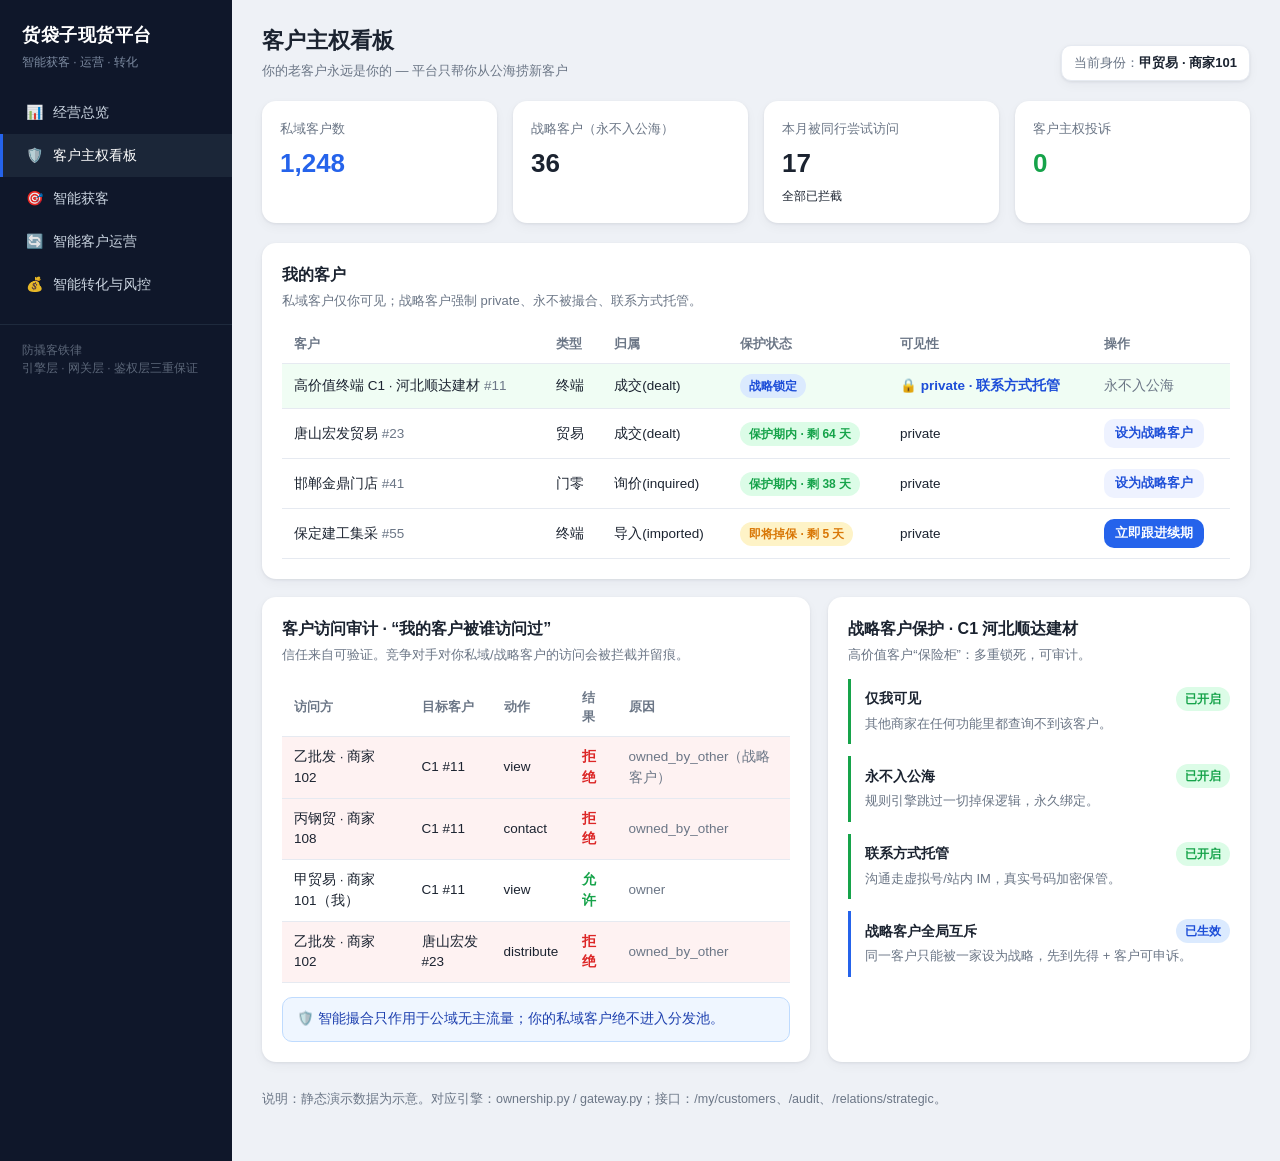
==== static-site/dashboard.html @ c79e6b5a "feat(静态页): 全功能纯静态HTML演示页(总览/主权/获客/运营/转化)+预渲染截图 Co-authored-by: so6662001 <so6662001@users.noreply.gi" ====
<!DOCTYPE html>
<html lang="zh-CN">
<head>
<meta charset="UTF-8" />
<meta name="viewport" content="width=device-width, initial-scale=1.0" />
<title>客户主权看板 · 货袋子现货平台</title>
<link rel="stylesheet" href="site.css" />
</head>
<body>
<div class="layout">
  <aside class="sidebar">
    <div class="brand">货袋子现货平台<small>智能获客 · 运营 · 转化</small></div>
    <nav class="nav">
      <a href="index.html"><span class="ico">📊</span>经营总览</a>
      <a class="active" href="dashboard.html"><span class="ico">🛡️</span>客户主权看板</a>
      <a href="acquisition.html"><span class="ico">🎯</span>智能获客</a>
      <a href="operation.html"><span class="ico">🔄</span>智能客户运营</a>
      <a href="conversion.html"><span class="ico">💰</span>智能转化与风控</a>
    </nav>
    <div class="side-foot">防撬客铁律<br/>引擎层 · 网关层 · 鉴权层三重保证</div>
  </aside>

  <main class="main">
    <div class="topbar">
      <div>
        <h1>客户主权看板</h1>
        <div class="sub">你的老客户永远是你的 — 平台只帮你从公海捞新客户</div>
      </div>
      <div class="idbox">当前身份：<b>甲贸易 · 商家101</b></div>
    </div>

    <div class="cards">
      <div class="stat blue"><div class="label">私域客户数</div><div class="value">1,248</div></div>
      <div class="stat"><div class="label">战略客户（永不入公海）</div><div class="value">36</div></div>
      <div class="stat"><div class="label">本月被同行尝试访问</div><div class="value">17</div>
        <div class="delta">全部已拦截</div></div>
      <div class="stat good"><div class="label">客户主权投诉</div><div class="value">0</div></div>
    </div>

    <div class="panel">
      <h2>我的客户</h2>
      <p class="desc">私域客户仅你可见；战略客户强制 private、永不被撮合、联系方式托管。</p>
      <table>
        <tr><th>客户</th><th>类型</th><th>归属</th><th>保护状态</th><th>可见性</th><th>操作</th></tr>
        <tr class="hot">
          <td>高价值终端 C1 · 河北顺达建材 <span class="muted">#11</span></td>
          <td>终端</td><td>成交(dealt)</td>
          <td><span class="badge blue">战略锁定</span></td>
          <td><span class="lock">🔒 private · 联系方式托管</span></td>
          <td><span class="muted">永不入公海</span></td>
        </tr>
        <tr>
          <td>唐山宏发贸易 <span class="muted">#23</span></td><td>贸易</td><td>成交(dealt)</td>
          <td><span class="badge green">保护期内 · 剩 64 天</span></td><td>private</td>
          <td><button class="btn ghost sm">设为战略客户</button></td>
        </tr>
        <tr>
          <td>邯郸金鼎门店 <span class="muted">#41</span></td><td>门零</td><td>询价(inquired)</td>
          <td><span class="badge green">保护期内 · 剩 38 天</span></td><td>private</td>
          <td><button class="btn ghost sm">设为战略客户</button></td>
        </tr>
        <tr>
          <td>保定建工集采 <span class="muted">#55</span></td><td>终端</td><td>导入(imported)</td>
          <td><span class="badge amber">即将掉保 · 剩 5 天</span></td><td>private</td>
          <td><button class="btn primary sm">立即跟进续期</button></td>
        </tr>
      </table>
    </div>

    <div class="split">
      <div class="panel">
        <h2>客户访问审计 · “我的客户被谁访问过”</h2>
        <p class="desc">信任来自可验证。竞争对手对你私域/战略客户的访问会被拦截并留痕。</p>
        <table>
          <tr><th>访问方</th><th>目标客户</th><th>动作</th><th>结果</th><th>原因</th></tr>
          <tr class="denied"><td>乙批发 · 商家102</td><td>C1 #11</td><td>view</td>
            <td><span class="tag-deny">拒绝</span></td><td class="muted">owned_by_other（战略客户）</td></tr>
          <tr class="denied"><td>丙钢贸 · 商家108</td><td>C1 #11</td><td>contact</td>
            <td><span class="tag-deny">拒绝</span></td><td class="muted">owned_by_other</td></tr>
          <tr><td>甲贸易 · 商家101（我）</td><td>C1 #11</td><td>view</td>
            <td><span class="tag-allow">允许</span></td><td class="muted">owner</td></tr>
          <tr class="denied"><td>乙批发 · 商家102</td><td>唐山宏发 #23</td><td>distribute</td>
            <td><span class="tag-deny">拒绝</span></td><td class="muted">owned_by_other</td></tr>
        </table>
        <div class="hint" style="margin-top:14px;">🛡️ 智能撮合只作用于公域无主流量；你的私域客户绝不进入分发池。</div>
      </div>

      <div class="panel">
        <h2>战略客户保护 · C1 河北顺达建材</h2>
        <p class="desc">高价值客户“保险柜”：多重锁死，可审计。</p>
        <div style="margin-top:6px;">
          <div class="todo" style="border-left-color:var(--green)">
            <div class="row" style="justify-content:space-between"><b>仅我可见</b><span class="badge green">已开启</span></div>
            <div class="why">其他商家在任何功能里都查询不到该客户。</div>
          </div>
          <div class="todo" style="border-left-color:var(--green)">
            <div class="row" style="justify-content:space-between"><b>永不入公海</b><span class="badge green">已开启</span></div>
            <div class="why">规则引擎跳过一切掉保逻辑，永久绑定。</div>
          </div>
          <div class="todo" style="border-left-color:var(--green)">
            <div class="row" style="justify-content:space-between"><b>联系方式托管</b><span class="badge green">已开启</span></div>
            <div class="why">沟通走虚拟号/站内 IM，真实号码加密保管。</div>
          </div>
          <div class="todo" style="border-left-color:var(--primary)">
            <div class="row" style="justify-content:space-between"><b>战略客户全局互斥</b><span class="badge blue">已生效</span></div>
            <div class="why">同一客户只能被一家设为战略，先到先得 + 客户可申诉。</div>
          </div>
        </div>
      </div>
    </div>
    <p class="note">说明：静态演示数据为示意。对应引擎：ownership.py / gateway.py；接口：/my/customers、/audit、/relations/strategic。</p>
  </main>
</div>
</body>
</html>
---- static-site/site.css ----
:root {
  --bg: #eef1f6;
  --card: #ffffff;
  --ink: #1b2330;
  --muted: #6b7686;
  --primary: #2563eb;
  --primary-d: #1d4ed8;
  --green: #16a34a;
  --amber: #d97706;
  --red: #dc2626;
  --steel: #64748b;
  --line: #e6eaf1;
  --shadow: 0 1px 3px rgba(16,24,40,.08), 0 4px 12px rgba(16,24,40,.04);
}
* { box-sizing: border-box; }
html,body { margin: 0; }
body {
  background: var(--bg); color: var(--ink);
  font-family: -apple-system, "PingFang SC", "Microsoft YaHei", "Segoe UI", Roboto, sans-serif;
  font-size: 14px; line-height: 1.5;
}
.layout { display: flex; min-height: 100vh; }

/* sidebar */
.sidebar { width: 232px; background: #0f172a; color: #cbd5e1; flex-shrink: 0; padding: 22px 0; }
.brand { font-size: 18px; font-weight: 800; color: #fff; padding: 0 22px 6px; letter-spacing:.5px;}
.brand small { display:block; font-weight: 400; color:#7c8aa0; font-size:12px; margin-top:4px; letter-spacing:0;}
.nav { margin-top: 14px; }
.nav a { display:flex; gap:10px; align-items:center; padding: 11px 22px; color:#cbd5e1;
  text-decoration:none; font-size:14px; border-left:3px solid transparent;}
.nav a .ico { width:18px; text-align:center; opacity:.9; }
.nav a:hover { background:#1b2638; color:#fff; }
.nav a.active { background:#1b2638; color:#fff; border-left-color: var(--primary); }
.side-foot { color:#5b6678; font-size:12px; padding:16px 22px 0; margin-top:18px; border-top:1px solid #1e2a3d;}

/* main */
.main { flex:1; padding: 24px 30px 40px; max-width: 1180px; }
.topbar { display:flex; justify-content:space-between; align-items:flex-end; margin-bottom:20px;}
.topbar h1 { font-size:22px; margin:0; }
.topbar .sub { color:var(--muted); font-size:13px; margin-top:4px; }
.idbox { font-size:13px; color:var(--muted); background:#fff; border:1px solid var(--line);
  padding:7px 12px; border-radius:10px; box-shadow:var(--shadow);}
.idbox b { color: var(--ink); }

/* stat cards */
.cards { display:grid; grid-template-columns: repeat(4, 1fr); gap:16px; margin-bottom:20px;}
.stat { background:var(--card); border-radius:14px; padding:18px; box-shadow:var(--shadow); }
.stat .label { color:var(--muted); font-size:13px; }
.stat .value { font-size:26px; font-weight:800; margin-top:6px; }
.stat .delta { font-size:12px; margin-top:4px; }
.stat .delta.up { color:var(--green); } .stat .delta.down { color:var(--red); }
.stat.good .value { color:var(--green); }
.stat.blue .value { color:var(--primary); }

/* panels */
.panel { background:var(--card); border-radius:14px; padding:20px; box-shadow:var(--shadow); margin-bottom:18px; }
.panel h2 { font-size:16px; margin:0 0 4px; }
.panel .desc { color:var(--muted); font-size:13px; margin:0 0 14px; }
.grid2 { display:grid; grid-template-columns: 1fr 1fr; gap:18px; }
.grid3 { display:grid; grid-template-columns: repeat(3,1fr); gap:16px; }

/* tables */
table { width:100%; border-collapse:collapse; }
th,td { text-align:left; padding:10px 12px; border-bottom:1px solid var(--line); font-size:13.5px; }
th { color:var(--muted); font-weight:600; font-size:12.5px; }
tr.denied { background:#fef2f2; }
tr.hot { background:#f0fdf4; }

/* badges / tags */
.badge { padding:3px 9px; border-radius:999px; font-size:12px; font-weight:700; display:inline-block;}
.badge.green { background:#dcfce7; color:var(--green); }
.badge.gray  { background:#eef1f6; color:var(--steel); }
.badge.blue  { background:#dbeafe; color:var(--primary-d); }
.badge.amber { background:#fef3c7; color:var(--amber); }
.badge.red   { background:#fee2e2; color:var(--red); }
.tag-allow { color:var(--green); font-weight:700; }
.tag-deny  { color:var(--red); font-weight:700; }
.lock { color:var(--primary-d); font-weight:700;}

/* buttons */
.btn { border:none; border-radius:10px; padding:9px 15px; font-size:13.5px; cursor:pointer; font-weight:700;}
.btn.primary { background:var(--primary); color:#fff; }
.btn.green { background:var(--green); color:#fff; }
.btn.ghost { background:#eef2ff; color:var(--primary-d); }
.btn.sm { padding:6px 11px; font-size:12.5px; }
.row { display:flex; gap:10px; align-items:center; flex-wrap:wrap; }
.seg { display:inline-flex; }
.seg span { border:1px solid var(--line); background:#fff; padding:8px 14px; font-size:13px; }
.seg span:first-child { border-radius:10px 0 0 10px; }
.seg span:last-child { border-radius:0 10px 10px 0; }
.seg span.on { background:var(--primary); color:#fff; border-color:var(--primary); }

/* hint */
.hint { background:#eff6ff; border:1px solid #bfdbfe; color:#1e40af; padding:11px 14px;
  border-radius:10px; font-size:13.5px; display:flex; gap:8px; align-items:center; }
.hint.warn { background:#fffbeb; border-color:#fde68a; color:#92400e; }

/* match card */
.mcard { border:1px solid var(--line); border-radius:14px; padding:15px 16px; margin-bottom:12px;
  display:flex; justify-content:space-between; align-items:center; }
.mcard .meta { color:var(--muted); font-size:13px; margin-top:4px; }
.score { font-size:24px; font-weight:800; color:var(--primary); }
.score small { font-size:12px; color:var(--muted); font-weight:600; }

/* progress / funnel */
.prog { height:8px; background:#eef1f6; border-radius:999px; overflow:hidden; }
.prog > i { display:block; height:100%; background:var(--primary); border-radius:999px; }
.funnel .step { display:flex; align-items:center; gap:12px; margin-bottom:10px; }
.funnel .bar { height:30px; border-radius:8px; background:linear-gradient(90deg,#3b82f6,#60a5fa);
  color:#fff; display:flex; align-items:center; padding:0 12px; font-weight:700; font-size:13px;}
.funnel .lbl { width:88px; color:var(--muted); font-size:13px; }
.funnel .rate { color:var(--green); font-size:12.5px; width:64px; text-align:right;}

/* matrix heatmap */
.matrix { display:grid; grid-template-columns: 90px repeat(4,1fr); gap:8px; }
.matrix .cell { border-radius:10px; padding:12px 10px; text-align:center; font-size:13px; }
.matrix .head { color:var(--muted); font-weight:600; display:flex; align-items:center; justify-content:center;}
.matrix .h1 { background:#dbeafe; } .matrix .h2 { background:#bfdbfe; }
.matrix .h3 { background:#93c5fd; } .matrix .h4 { background:#60a5fa; color:#fff;}
.matrix .v { color:var(--muted); display:flex; align-items:center; font-weight:600; }
.matrix .cell b { display:block; font-size:17px; }

/* trend bars */
.trend { height:54px; display:flex; align-items:flex-end; gap:4px; }
.trend span { width:14px; background:#93c5fd; border-radius:3px 3px 0 0; }
.trend span.lo { background:#34d399; }

/* timeline / todo */
.todo { border-left:3px solid var(--primary); padding:8px 0 8px 14px; margin-bottom:12px; }
.todo .why { color:var(--muted); font-size:13px; margin:3px 0; }
.todo .say { background:#f8fafc; border:1px dashed var(--line); border-radius:8px; padding:8px 10px;
  font-size:13px; color:#334155; }
.muted { color:var(--muted); }
.kpi-sm { font-size:12.5px; color:var(--muted); }
.chip { background:#f1f5f9; border-radius:8px; padding:4px 9px; font-size:12px; color:#475569; }
.pill { display:inline-flex; align-items:center; gap:6px; }
.dot { width:8px; height:8px; border-radius:50%; display:inline-block; }
.dot.g{background:var(--green)} .dot.a{background:var(--amber)} .dot.r{background:var(--red)} .dot.b{background:var(--primary)}
.note { color:var(--muted); font-size:12.5px; margin-top:10px; }
.split { display:grid; grid-template-columns: 1.3fr 1fr; gap:18px; }
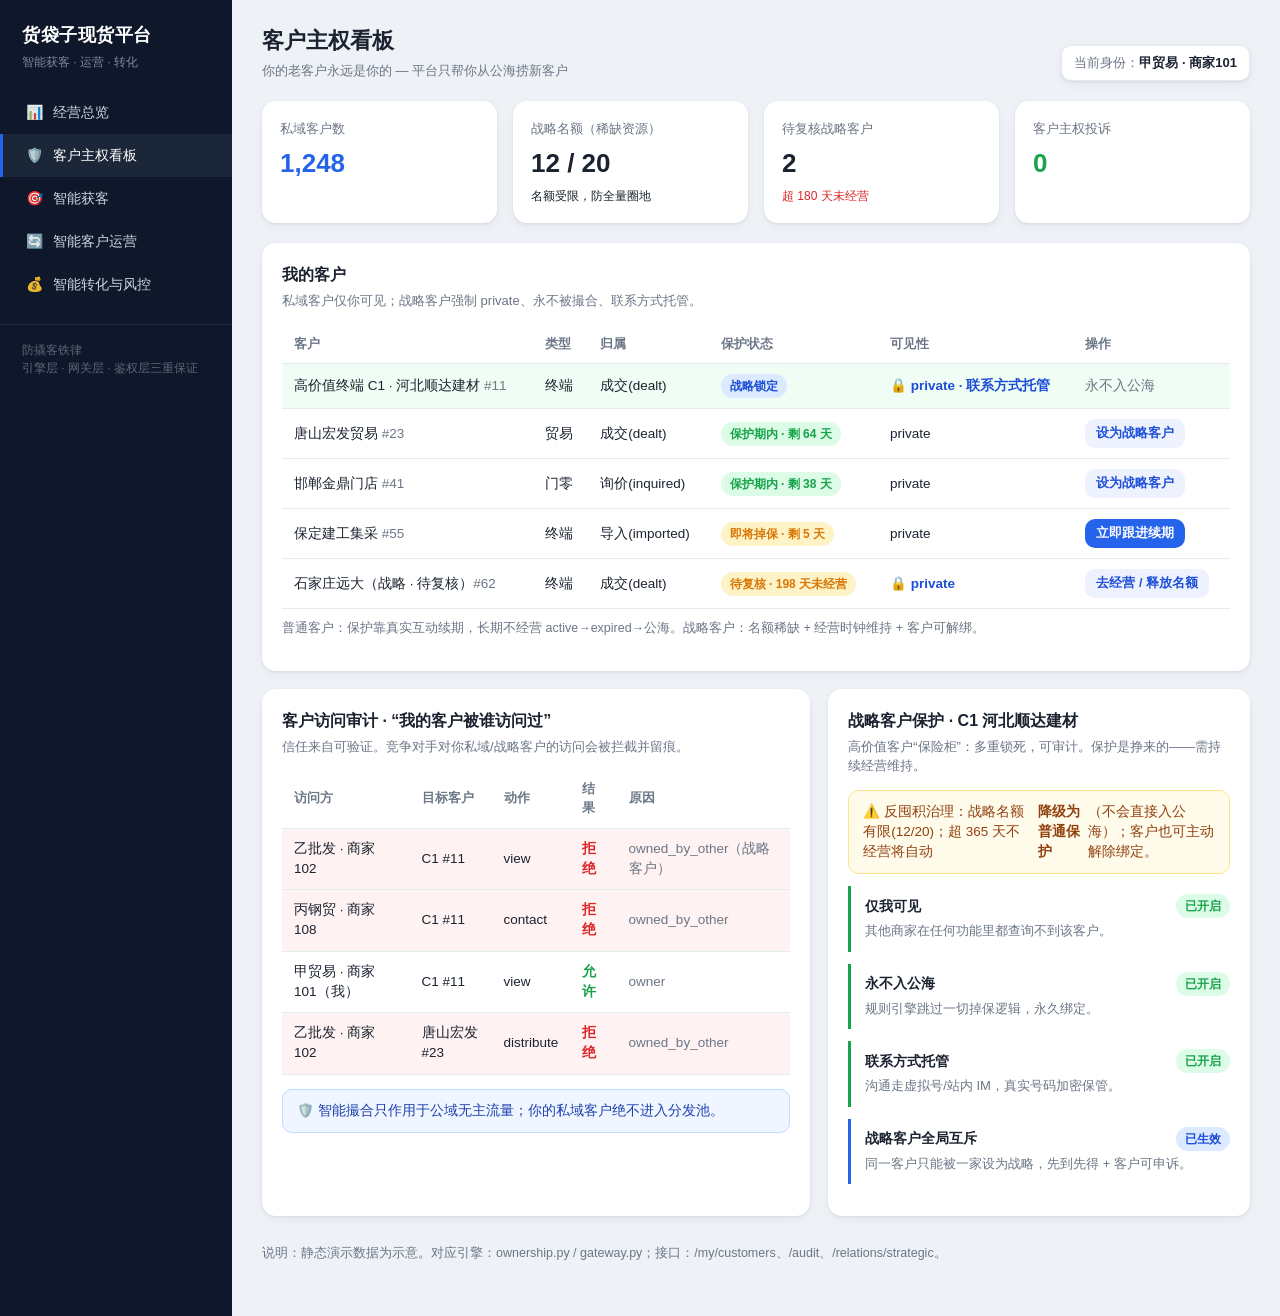
==== commit 48afcccf: "feat(反囤积): 战略客户名额配额+经营时钟降级+客户主动解绑治理 Co-authored-by: so6662001 <so6662001@users.noreply.github.com>" ====
--- a/static-site/dashboard.html
+++ b/static-site/dashboard.html
@@ -31,9 +31,10 @@
 
     <div class="cards">
       <div class="stat blue"><div class="label">私域客户数</div><div class="value">1,248</div></div>
-      <div class="stat"><div class="label">战略客户（永不入公海）</div><div class="value">36</div></div>
-      <div class="stat"><div class="label">本月被同行尝试访问</div><div class="value">17</div>
-        <div class="delta">全部已拦截</div></div>
+      <div class="stat"><div class="label">战略名额（稀缺资源）</div><div class="value">12 / 20</div>
+        <div class="delta">名额受限，防全量圈地</div></div>
+      <div class="stat"><div class="label">待复核战略客户</div><div class="value">2</div>
+        <div class="delta down">超 180 天未经营</div></div>
       <div class="stat good"><div class="label">客户主权投诉</div><div class="value">0</div></div>
     </div>
 
@@ -64,7 +65,13 @@
           <td><span class="badge amber">即将掉保 · 剩 5 天</span></td><td>private</td>
           <td><button class="btn primary sm">立即跟进续期</button></td>
         </tr>
+        <tr>
+          <td>石家庄远大（战略 · 待复核）<span class="muted">#62</span></td><td>终端</td><td>成交(dealt)</td>
+          <td><span class="badge amber">待复核 · 198 天未经营</span></td><td><span class="lock">🔒 private</span></td>
+          <td><button class="btn ghost sm">去经营 / 释放名额</button></td>
+        </tr>
       </table>
+      <p class="note">普通客户：保护靠真实互动续期，长期不经营 active→expired→公海。战略客户：名额稀缺 + 经营时钟维持 + 客户可解绑。</p>
     </div>
 
     <div class="split">
@@ -87,7 +94,8 @@
 
       <div class="panel">
         <h2>战略客户保护 · C1 河北顺达建材</h2>
-        <p class="desc">高价值客户“保险柜”：多重锁死，可审计。</p>
+        <p class="desc">高价值客户“保险柜”：多重锁死，可审计。保护是挣来的——需持续经营维持。</p>
+        <div class="hint warn" style="margin-bottom:12px;">⚠️ 反囤积治理：战略名额有限(12/20)；超 365 天不经营将自动<b>降级为普通保护</b>（不会直接入公海）；客户也可主动解除绑定。</div>
         <div style="margin-top:6px;">
           <div class="todo" style="border-left-color:var(--green)">
             <div class="row" style="justify-content:space-between"><b>仅我可见</b><span class="badge green">已开启</span></div>
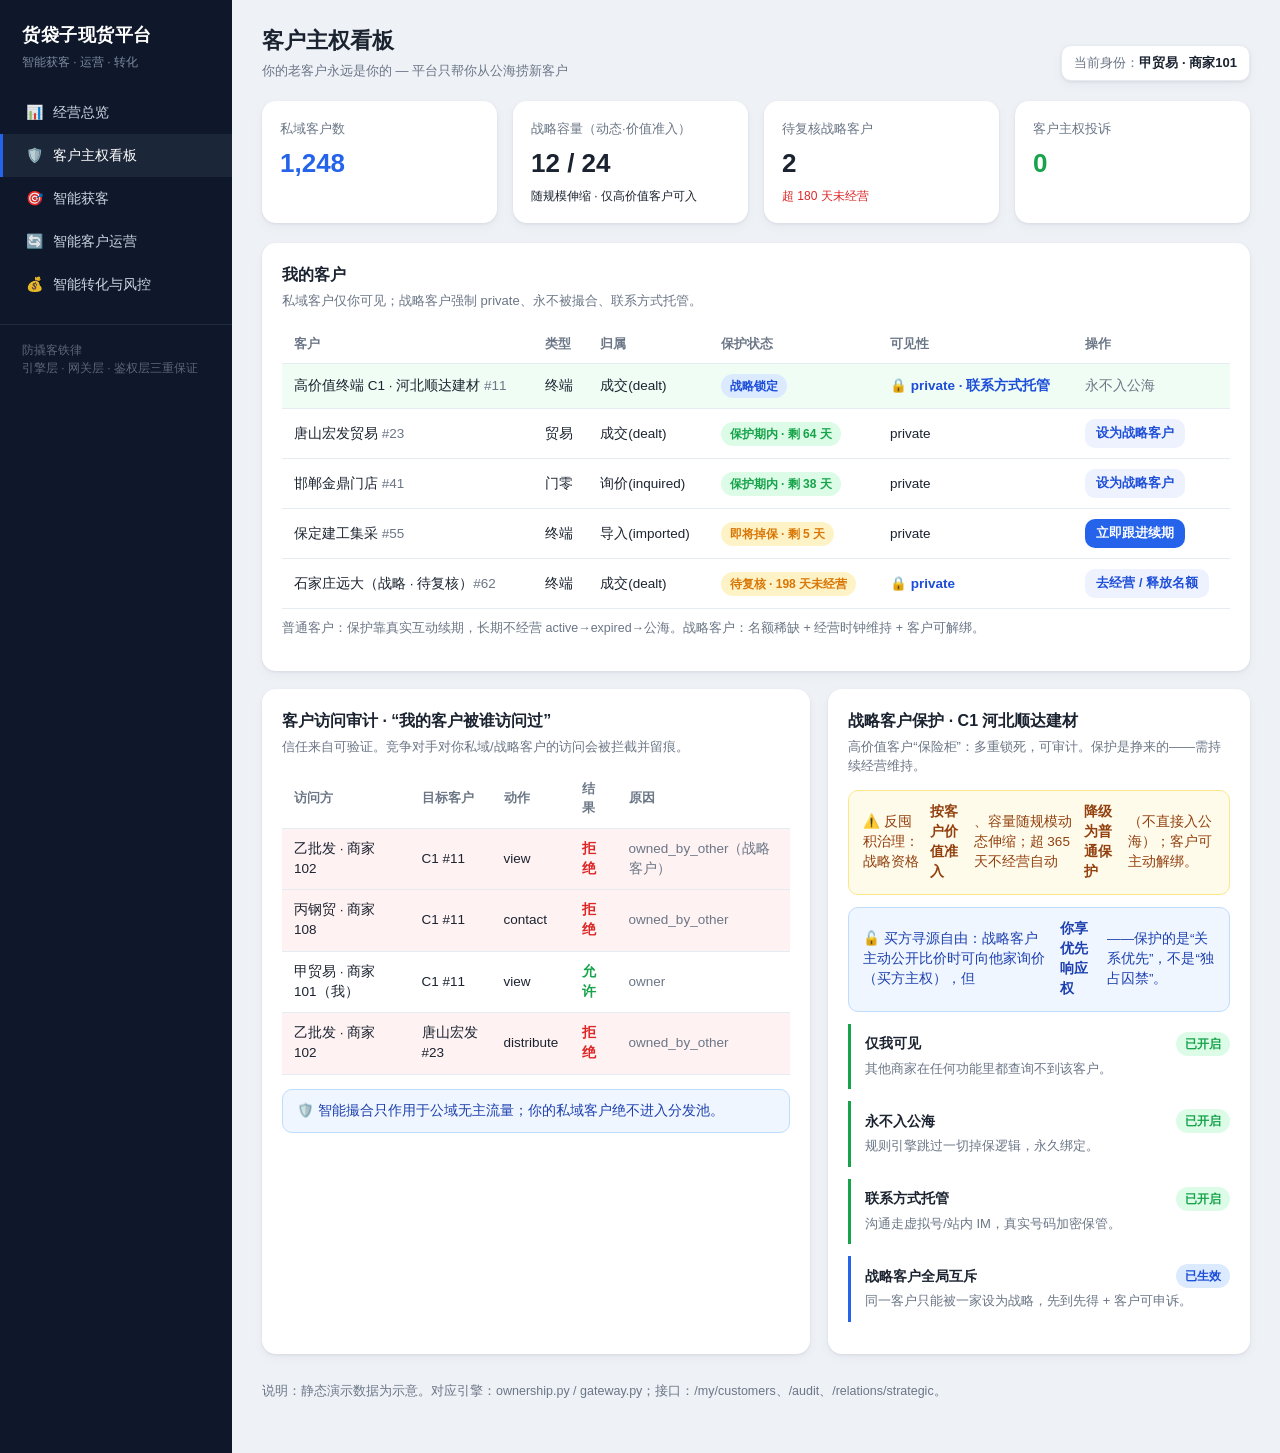
==== commit cbeef654: "docs/ui: 价值导向战略资格与Push/Pull买方寻源自由设计, 看板体现 Co-authored-by: so6662001 <so6662001@users.noreply.github." ====
--- a/static-site/dashboard.html
+++ b/static-site/dashboard.html
@@ -31,8 +31,8 @@
 
     <div class="cards">
       <div class="stat blue"><div class="label">私域客户数</div><div class="value">1,248</div></div>
-      <div class="stat"><div class="label">战略名额（稀缺资源）</div><div class="value">12 / 20</div>
-        <div class="delta">名额受限，防全量圈地</div></div>
+      <div class="stat"><div class="label">战略容量（动态·价值准入）</div><div class="value">12 / 24</div>
+        <div class="delta">随规模伸缩 · 仅高价值客户可入</div></div>
       <div class="stat"><div class="label">待复核战略客户</div><div class="value">2</div>
         <div class="delta down">超 180 天未经营</div></div>
       <div class="stat good"><div class="label">客户主权投诉</div><div class="value">0</div></div>
@@ -95,7 +95,8 @@
       <div class="panel">
         <h2>战略客户保护 · C1 河北顺达建材</h2>
         <p class="desc">高价值客户“保险柜”：多重锁死，可审计。保护是挣来的——需持续经营维持。</p>
-        <div class="hint warn" style="margin-bottom:12px;">⚠️ 反囤积治理：战略名额有限(12/20)；超 365 天不经营将自动<b>降级为普通保护</b>（不会直接入公海）；客户也可主动解除绑定。</div>
+        <div class="hint warn" style="margin-bottom:12px;">⚠️ 反囤积治理：战略资格<b>按客户价值准入</b>、容量随规模动态伸缩；超 365 天不经营自动<b>降级为普通保护</b>（不直接入公海）；客户可主动解绑。</div>
+        <div class="hint" style="margin-bottom:12px;">🔓 买方寻源自由：战略客户主动公开比价时可向他家询价（买方主权），但<b>你享优先响应权</b>——保护的是“关系优先”，不是“独占囚禁”。</div>
         <div style="margin-top:6px;">
           <div class="todo" style="border-left-color:var(--green)">
             <div class="row" style="justify-content:space-between"><b>仅我可见</b><span class="badge green">已开启</span></div>
